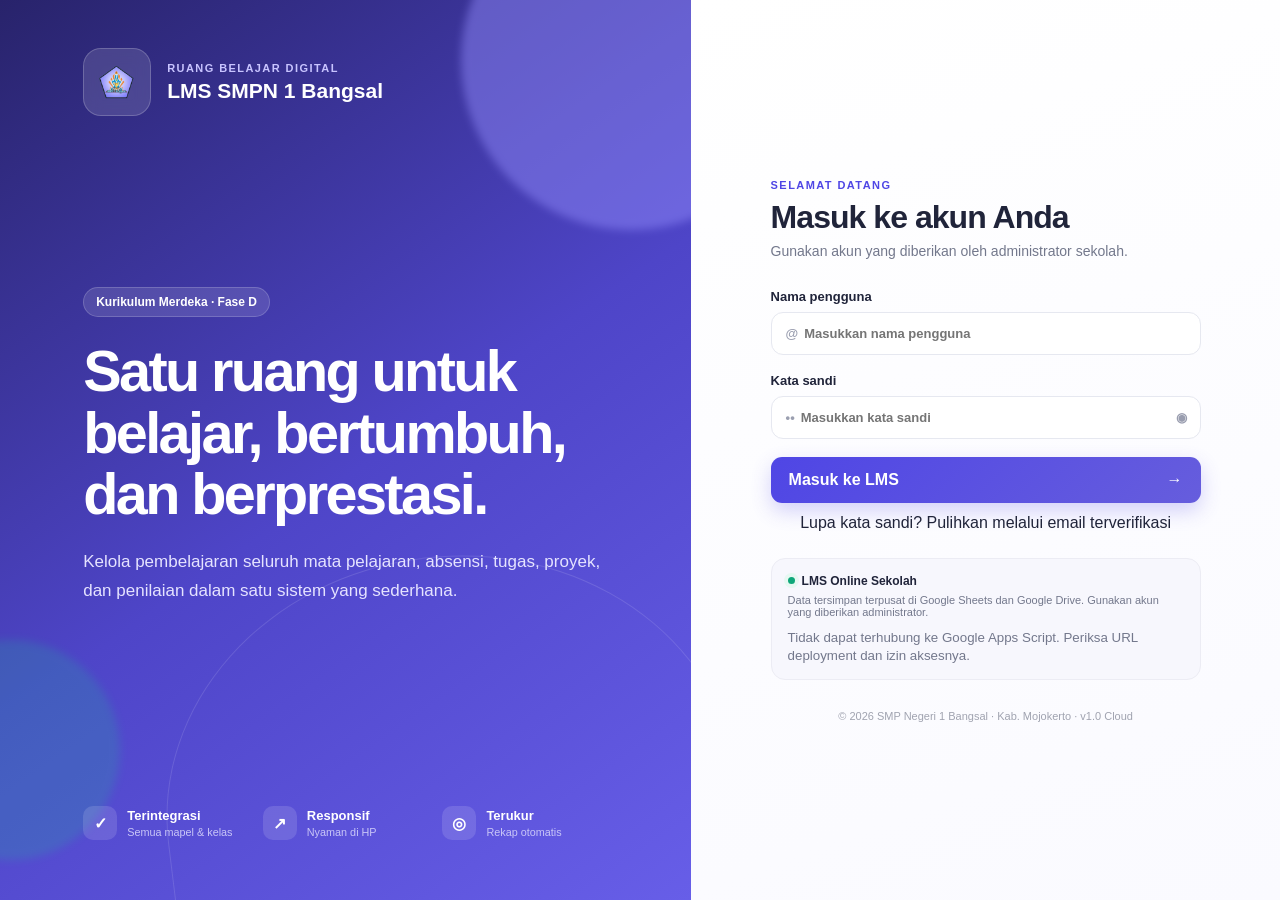
==== index.html @ fc4530b9 "Deploy LMS Edmodo v20 teacher-only attendance" ====
<!doctype html>
<html lang="id">
<head>
  <meta charset="utf-8">
  <meta name="viewport" content="width=device-width,initial-scale=1">
  <meta http-equiv="Content-Security-Policy" content="default-src 'self'; script-src 'self'; style-src 'self' 'unsafe-inline'; img-src 'self' data: blob:; connect-src https://script.google.com https://script.googleusercontent.com https://*.googleusercontent.com; worker-src 'self'; object-src 'none'; base-uri 'self'; form-action 'self'">
  <meta name="referrer" content="no-referrer">
  <meta name="theme-color" content="#4f46e5">
  <meta name="application-name" content="LMS SMPN 1 Bangsal">
  <meta name="apple-mobile-web-app-capable" content="yes">
  <meta name="apple-mobile-web-app-status-bar-style" content="default">
  <meta name="apple-mobile-web-app-title" content="LMS Bangsal">
  <title>LMS SMPN 1 Bangsal</title>
  <link rel="manifest" href="./manifest.webmanifest">
  <link rel="icon" href="./assets/icon-192.png" sizes="192x192">
  <link rel="apple-touch-icon" href="./assets/icon-192.png">
  <link rel="stylesheet" href="./styles.css?v=20.0">
  <script defer src="./config.js"></script>
  <script defer src="./vendor/xlsx.full.min.js"></script>
  <script defer src="./vendor/exceljs.min.js"></script>
  <script defer src="./app.js?v=20.0"></script>
  <script defer src="./edmodo.js?v=20.0"></script>
</head>
<body>
  <section id="loginView" class="login-view">
    <div class="login-art">
      <div class="glow glow-one"></div><div class="glow glow-two"></div>
      <div class="brand-lockup">
        <div class="brand-logo"><img src="./assets/logo-smpn1-bangsal.png" alt="Logo SMPN 1 Bangsal"></div>
        <div><span class="eyebrow light">Ruang belajar digital</span><h1>LMS SMPN 1 Bangsal</h1></div>
      </div>
      <div class="login-hero-copy">
        <span class="pill glass">Kurikulum Merdeka · Fase D</span>
        <h2>Satu ruang untuk belajar, bertumbuh, dan berprestasi.</h2>
        <p>Kelola pembelajaran seluruh mata pelajaran, absensi, tugas, proyek, dan penilaian dalam satu sistem yang sederhana.</p>
      </div>
      <div class="feature-row">
        <div><span class="feature-icon">✓</span><p><b>Terintegrasi</b><small>Semua mapel & kelas</small></p></div>
        <div><span class="feature-icon">↗</span><p><b>Responsif</b><small>Nyaman di HP</small></p></div>
        <div><span class="feature-icon">◎</span><p><b>Terukur</b><small>Rekap otomatis</small></p></div>
      </div>
    </div>
    <div class="login-panel">
      <form id="loginForm" class="login-card">
        <div class="mobile-brand"><img src="./assets/logo-smpn1-bangsal.png" alt="Logo"><b>LMS SMPN 1 Bangsal</b></div>
        <span class="eyebrow">Selamat datang</span>
        <h3>Masuk ke akun Anda</h3>
        <p class="muted">Gunakan akun yang diberikan oleh administrator sekolah.</p>
        <label>Nama pengguna
          <div class="input-wrap"><span class="input-icon">@</span><input id="loginUsername" autocomplete="username" placeholder="Masukkan nama pengguna" required></div>
        </label>
        <label>Kata sandi
          <div class="input-wrap"><span class="input-icon">••</span><input id="loginPassword" type="password" autocomplete="current-password" placeholder="Masukkan kata sandi" required><button type="button" id="togglePassword" class="icon-btn tiny" aria-label="Tampilkan kata sandi">◉</button></div>
        </label>
        <div id="loginError" class="form-error hidden"></div>
        <button class="btn btn-primary btn-block" type="submit"><span>Masuk ke LMS</span><span>→</span></button>
        <button class="login-help" type="button" data-action="forgot-password">Lupa kata sandi? Pulihkan melalui email terverifikasi</button>
        <div class="demo-box cloud-box">
          <div><span class="demo-dot"></span><b>LMS Online Sekolah</b></div>
          <p>Data tersimpan terpusat di Google Sheets dan Google Drive. Gunakan akun yang diberikan administrator.</p>
          <small id="cloudStatus" class="muted">Memeriksa koneksi layanan…</small>
        </div>
        <footer>© 2026 SMP Negeri 1 Bangsal · Kab. Mojokerto · v1.0 Cloud</footer>
      </form>
    </div>
  </section>

  <div id="appShell" class="app-shell hidden">
    <aside id="sidebar" class="sidebar">
      <div class="sidebar-brand">
        <img src="./assets/logo-smpn1-bangsal.png" alt="Logo SMPN 1 Bangsal">
        <div><b>LMS</b><span>SMPN 1 Bangsal</span></div>
        <button id="closeMenu" class="icon-btn sidebar-close" type="button" aria-label="Tutup menu">×</button>
      </div>
      <div class="school-year"><span>TA</span><div><small>Tahun Pelajaran</small><b id="sidebarYear">2026/2027</b></div></div>
      <nav id="mainNav"></nav>
      <div class="sidebar-footer">
        <button type="button" class="nav-item account-action" data-action="change-password"><span class="nav-icon">🔑</span><span>Ganti Kata Sandi</span></button>
        <div class="user-mini"><div id="miniAvatar" class="avatar">YH</div><div><b id="miniName">Pengguna</b><small id="miniRole">Guru</small></div><button id="logoutBtn" class="icon-btn" title="Keluar">↪</button></div>
      </div>
    </aside>
    <div id="sidebarOverlay" class="sidebar-overlay"></div>
    <section class="workspace">
      <header class="topbar">
        <button id="menuBtn" class="icon-btn menu-btn" type="button" aria-label="Buka menu">☰</button>
        <div class="top-title"><span id="breadcrumbs">LMS / Dasbor</span><h1 id="pageTitle">Dasbor</h1></div>
        <div class="top-actions">
          <div class="today"><span id="todayDay"></span><small id="todayDate"></small></div>
          <button id="installAppBtn" class="btn btn-sm btn-soft install-btn hidden" type="button" title="Pasang LMS di perangkat"><b>＋</b><span>Pasang Aplikasi</span></button>
          <button id="notificationBtn" class="icon-btn notification" data-page="notifications" title="Notifikasi" aria-label="Notifikasi">♢<i></i></button>
          <div id="topAvatar" class="avatar avatar-purple">YH</div>
        </div>
      </header>
      <main id="pageContent" class="page-content"><div class="page-loader"><span></span><p>Memuat LMS...</p></div></main>
    </section>
  </div>

  <div id="modal" class="modal hidden" role="dialog" aria-modal="true" aria-labelledby="modalTitle">
    <div class="modal-backdrop" data-close-modal></div>
    <section class="modal-card">
      <header><div><span id="modalEyebrow" class="eyebrow">Formulir</span><h2 id="modalTitle">Tambah Data</h2></div><button class="icon-btn" type="button" data-close-modal aria-label="Tutup dialog">×</button></header>
      <div id="modalBody" class="modal-body"></div>
    </section>
  </div>
  <div id="toastArea" class="toast-area" role="status" aria-live="polite" aria-atomic="true"></div>
</body>
</html>
---- styles.css ----
:root{
  --purple:#4f46e5;--purple-2:#6d63ea;--purple-dark:#2e2a75;--purple-soft:#eeedff;
  --green:#0fa77a;--green-soft:#e7f8f2;--orange:#f59e0b;--orange-soft:#fff5dc;
  --red:#e5484d;--red-soft:#fff0f0;--blue:#2483d5;--blue-soft:#eaf5ff;
  --ink:#20243a;--muted:#73788c;--line:#e6e8f0;--bg:#f5f6fa;--white:#fff;
  --shadow:0 12px 35px rgba(37,42,78,.09);--shadow-lg:0 24px 70px rgba(35,31,99,.19);
  --radius:16px;--radius-sm:10px;--sidebar:254px;
}
*{box-sizing:border-box}html,body{margin:0;min-height:100%;font-family:Inter,ui-sans-serif,-apple-system,BlinkMacSystemFont,"Segoe UI",sans-serif;color:var(--ink);background:var(--bg)}
button,input,select,textarea{font:inherit}button{cursor:pointer}.hidden{display:none!important}.muted{color:var(--muted)}
.eyebrow{display:block;color:var(--purple);font-size:11px;font-weight:800;letter-spacing:.13em;text-transform:uppercase}.eyebrow.light{color:#c8c4ff}.pill{display:inline-flex;align-items:center;border-radius:999px;padding:7px 12px;font-size:12px;font-weight:700}
/* Login */
.login-view{min-height:100vh;display:grid;grid-template-columns:minmax(420px,1.08fr) minmax(420px,.92fr);background:white}
.login-art{position:relative;overflow:hidden;min-height:100vh;padding:48px 6.5vw;color:white;background:linear-gradient(145deg,#28236b 0%,#4e45c8 52%,#675ee8 100%);display:flex;flex-direction:column}
.login-art:after{content:"";position:absolute;inset:auto -7% -18% 24%;height:56%;border:1px solid rgba(255,255,255,.12);border-radius:50% 50% 0 0;transform:rotate(-7deg)}
.glow{position:absolute;border-radius:50%;filter:blur(4px);opacity:.45}.glow-one{width:340px;height:340px;background:#958fff;right:-110px;top:-110px}.glow-two{width:220px;height:220px;background:#16c696;left:-100px;bottom:40px;opacity:.18}
.brand-lockup{position:relative;z-index:2;display:flex;align-items:center;gap:16px}.brand-logo{width:68px;height:68px;border-radius:18px;background:rgba(255,255,255,.13);border:1px solid rgba(255,255,255,.2);display:grid;place-items:center;backdrop-filter:blur(8px)}.brand-logo img{width:48px;height:58px;object-fit:contain}.brand-lockup h1{font-size:21px;margin:5px 0 0}
.login-hero-copy{position:relative;z-index:2;margin:auto 0;max-width:620px;padding:70px 0}.glass{background:rgba(255,255,255,.12);border:1px solid rgba(255,255,255,.18);color:white}.login-hero-copy h2{font-size:clamp(38px,4.5vw,67px);line-height:1.07;letter-spacing:-.045em;margin:24px 0 22px}.login-hero-copy p{font-size:17px;line-height:1.7;color:#e5e3ff;max-width:570px}
.feature-row{position:relative;z-index:2;display:grid;grid-template-columns:repeat(3,1fr);gap:14px}.feature-row>div{display:flex;gap:10px;align-items:center;padding:12px 0}.feature-icon{width:34px;height:34px;display:grid;place-items:center;border-radius:10px;background:rgba(255,255,255,.13);font-weight:800}.feature-row p{display:grid;margin:0;font-size:13px}.feature-row small{color:#c9c6f7;margin-top:3px}
.login-panel{display:grid;place-items:center;padding:45px;background:linear-gradient(160deg,#fff,#fafaff)}.login-card{width:min(430px,100%)}.mobile-brand{display:none}.login-card h3{font-size:32px;letter-spacing:-.03em;margin:8px 0 7px}.login-card>.muted{font-size:14px;margin:0 0 30px}.login-card label,.form-grid label{display:grid;gap:8px;font-size:13px;font-weight:700;margin-bottom:18px}.input-wrap{display:flex;align-items:center;border:1px solid var(--line);border-radius:12px;background:#fff;transition:.2s}.input-wrap:focus-within{border-color:var(--purple);box-shadow:0 0 0 4px var(--purple-soft)}.input-wrap input{flex:1;border:0;outline:0;padding:13px 6px;background:transparent;min-width:0}.input-icon{padding-left:14px;color:#9b9fb0;font-size:13px}.icon-btn{border:0;background:transparent;color:inherit;width:38px;height:38px;border-radius:10px;display:grid;place-items:center}.icon-btn:hover{background:rgba(85,86,120,.08)}.icon-btn.tiny{width:36px;height:36px;color:#999daf}
.btn{border:0;border-radius:11px;padding:11px 17px;font-weight:750;display:inline-flex;align-items:center;justify-content:center;gap:9px;transition:.18s;white-space:nowrap}.btn:hover{transform:translateY(-1px)}.btn-primary{background:linear-gradient(135deg,var(--purple),#665ddd);color:white;box-shadow:0 8px 20px rgba(79,70,229,.24)}.btn-secondary{background:#fff;color:var(--ink);border:1px solid var(--line)}.btn-soft{background:var(--purple-soft);color:var(--purple)}.btn-danger{background:var(--red-soft);color:var(--red)}.btn-sm{padding:8px 11px;font-size:12px;border-radius:8px}.btn-block{width:100%;justify-content:space-between;padding:14px 18px}.form-error{padding:10px 12px;border-radius:9px;background:var(--red-soft);color:var(--red);font-size:13px;margin:-5px 0 15px}.demo-box{background:#f7f7fd;border:1px solid #ececf4;border-radius:14px;padding:15px 16px;margin-top:24px}.demo-box>div:first-child{display:flex;align-items:center;gap:7px;font-size:12px}.demo-dot{width:7px;height:7px;border-radius:50%;background:var(--green);box-shadow:0 0 0 4px var(--green-soft)}.demo-box p{font-size:11px;color:var(--muted);margin:6px 0 10px}.demo-buttons{display:flex;gap:7px}.demo-buttons button{border:1px solid var(--line);background:white;color:#5d6174;border-radius:8px;padding:7px 10px;font-size:11px;font-weight:700}.demo-buttons button:hover{border-color:var(--purple);color:var(--purple)}.login-card footer{text-align:center;font-size:11px;color:#a0a3b0;margin-top:30px}
/* App chrome */
.app-shell{display:flex;min-height:100vh}.sidebar{position:fixed;z-index:30;inset:0 auto 0 0;width:var(--sidebar);background:#fff;border-right:1px solid var(--line);display:flex;flex-direction:column;padding:21px 14px}.sidebar-brand{display:flex;align-items:center;gap:10px;padding:0 8px 18px}.sidebar-brand img{width:44px;height:52px;object-fit:contain}.sidebar-brand>div{display:grid}.sidebar-brand b{font-size:18px;color:var(--purple-dark)}.sidebar-brand span{font-size:12px;color:var(--muted);font-weight:600}.sidebar-close{display:none;margin-left:auto}.school-year{margin:0 4px 20px;background:linear-gradient(135deg,#f0efff,#f7f7ff);border:1px solid #e8e5ff;border-radius:12px;padding:11px;display:flex;align-items:center;gap:10px}.school-year>span{width:32px;height:32px;border-radius:9px;background:white;color:var(--purple);display:grid;place-items:center;font-size:11px;font-weight:900;box-shadow:0 3px 10px rgba(79,70,229,.1)}.school-year div{display:grid}.school-year small{font-size:9px;text-transform:uppercase;letter-spacing:.07em;color:var(--muted)}.school-year b{font-size:13px;margin-top:2px}
#mainNav{display:grid;gap:4px;overflow-y:auto;padding:0 3px}.nav-label{font-size:9px;color:#a1a5b5;text-transform:uppercase;letter-spacing:.12em;font-weight:800;margin:14px 10px 5px}.nav-item{display:flex;align-items:center;gap:11px;padding:10px 11px;border:0;background:transparent;color:#686d80;border-radius:10px;text-align:left;font-size:13px;font-weight:650}.nav-item:hover{background:#f6f6fb;color:var(--ink)}.nav-item.active{background:linear-gradient(135deg,#eeedff,#f4f3ff);color:var(--purple);font-weight:800}.nav-icon{width:22px;height:22px;border-radius:7px;display:grid;place-items:center;font-size:14px}.nav-item.active .nav-icon{background:white;box-shadow:0 3px 8px rgba(79,70,229,.11)}.nav-badge{margin-left:auto;background:var(--red);color:white;font-size:9px;padding:2px 6px;border-radius:99px}.sidebar-footer{margin-top:auto;border-top:1px solid var(--line);padding-top:13px}.account-action{width:100%;margin-bottom:7px;color:var(--purple);background:var(--purple-soft)}.account-action:hover{background:#e7e5ff;color:var(--purple-dark)}.user-mini{display:flex;align-items:center;gap:9px;padding:5px}.user-mini>div:nth-child(2){display:grid;min-width:0;flex:1}.user-mini b{font-size:11px;overflow:hidden;text-overflow:ellipsis;white-space:nowrap}.user-mini small{font-size:10px;color:var(--muted);margin-top:2px}.avatar{width:36px;height:36px;flex:0 0 auto;border-radius:11px;background:var(--green-soft);color:var(--green);font-size:11px;font-weight:850;display:grid;place-items:center}.avatar-purple{background:var(--purple-soft);color:var(--purple)}
.workspace{margin-left:var(--sidebar);width:calc(100% - var(--sidebar));min-height:100vh}.topbar{height:82px;background:rgba(255,255,255,.92);backdrop-filter:blur(10px);border-bottom:1px solid var(--line);display:flex;align-items:center;padding:0 30px;position:sticky;top:0;z-index:20}.menu-btn{display:none}.top-title{display:grid}.top-title span{font-size:10px;color:#9699a8}.top-title h1{margin:2px 0 0;font-size:20px;letter-spacing:-.02em}.top-actions{margin-left:auto;display:flex;align-items:center;gap:9px}.today{display:grid;text-align:right;margin-right:8px}.today span{font-size:11px;font-weight:750}.today small{font-size:9px;color:var(--muted);margin-top:2px}.notification{position:relative;border:1px solid var(--line);font-size:19px}.notification i{position:absolute;width:6px;height:6px;background:var(--orange);border-radius:50%;right:7px;top:7px;border:1px solid white}.sidebar-overlay{display:none}
.page-content{padding:27px 30px 50px;max-width:1600px;margin:0 auto}.page-loader{min-height:55vh;display:grid;place-content:center;justify-items:center;color:var(--muted);font-size:13px}.page-loader span{width:28px;height:28px;border:3px solid #dedcf8;border-top-color:var(--purple);border-radius:50%;animation:spin .8s linear infinite}@keyframes spin{to{transform:rotate(360deg)}}
/* Page pieces */
.page-head{display:flex;align-items:flex-start;justify-content:space-between;gap:20px;margin-bottom:22px}.page-head h2{font-size:24px;letter-spacing:-.03em;margin:0 0 6px}.page-head p{font-size:13px;color:var(--muted);margin:0;line-height:1.5}.head-actions{display:flex;gap:9px;flex-wrap:wrap}
.welcome{position:relative;overflow:hidden;background:linear-gradient(130deg,#453ba8,#655ce3 66%,#766ff0);color:white;border-radius:20px;padding:25px 29px;margin-bottom:20px;box-shadow:0 16px 34px rgba(70,61,169,.17)}.welcome:before,.welcome:after{content:"";position:absolute;border-radius:50%;border:1px solid rgba(255,255,255,.16)}.welcome:before{width:260px;height:260px;right:-65px;top:-135px}.welcome:after{width:180px;height:180px;right:120px;bottom:-130px}.welcome-content{position:relative;z-index:2;display:flex;justify-content:space-between;align-items:center;gap:20px}.welcome h2{font-size:24px;margin:0 0 7px;letter-spacing:-.02em}.welcome p{color:#dedcff;margin:0;font-size:13px}.welcome-date{background:rgba(255,255,255,.13);border:1px solid rgba(255,255,255,.18);border-radius:13px;padding:11px 14px;min-width:170px;display:grid;backdrop-filter:blur(8px)}.welcome-date small{font-size:9px;color:#d8d4ff;text-transform:uppercase;letter-spacing:.1em}.welcome-date b{font-size:13px;margin-top:4px}
.stat-grid{display:grid;grid-template-columns:repeat(4,1fr);gap:15px;margin-bottom:20px}.stat-card{background:#fff;border:1px solid var(--line);border-radius:15px;padding:17px;display:flex;align-items:center;gap:13px;min-height:94px;box-shadow:0 4px 15px rgba(36,40,70,.035)}.stat-icon{width:44px;height:44px;border-radius:13px;display:grid;place-items:center;font-weight:900}.stat-icon.purple{background:var(--purple-soft);color:var(--purple)}.stat-icon.green{background:var(--green-soft);color:var(--green)}.stat-icon.orange{background:var(--orange-soft);color:var(--orange)}.stat-icon.blue{background:var(--blue-soft);color:var(--blue)}.stat-info{display:grid}.stat-info small{font-size:10px;color:var(--muted);font-weight:650}.stat-info b{font-size:23px;letter-spacing:-.04em;margin:2px 0}.stat-info span{font-size:9px;color:#9a9dac}.stat-info .up{color:var(--green)}
.dashboard-grid{display:grid;grid-template-columns:minmax(0,1.45fr) minmax(290px,.55fr);gap:18px}.panel{background:#fff;border:1px solid var(--line);border-radius:16px;box-shadow:0 4px 15px rgba(36,40,70,.03);overflow:hidden}.panel+.panel{margin-top:16px}.panel-head{display:flex;align-items:center;justify-content:space-between;padding:18px 19px 13px}.panel-head h3{font-size:14px;margin:0}.panel-head p{font-size:10px;color:var(--muted);margin:4px 0 0}.text-btn{border:0;background:transparent;color:var(--purple);font-size:11px;font-weight:800}.panel-body{padding:0 19px 18px}.activity-list{display:grid}.activity{display:grid;grid-template-columns:40px 1fr auto;align-items:center;gap:11px;padding:12px 0;border-top:1px solid #f0f1f5}.activity:first-child{border-top:0}.activity-icon{width:36px;height:36px;border-radius:10px;display:grid;place-items:center;font-size:13px;font-weight:800}.activity-info{min-width:0;display:grid}.activity-info b{font-size:11px;white-space:nowrap;overflow:hidden;text-overflow:ellipsis}.activity-info span{font-size:9px;color:var(--muted);margin-top:4px}.activity-side{text-align:right;display:grid;justify-items:end}.activity-side time{font-size:9px;color:var(--muted);margin-top:4px}.badge{display:inline-flex;align-items:center;gap:5px;padding:4px 8px;border-radius:999px;font-size:9px;font-weight:800;white-space:nowrap}.badge.purple{background:var(--purple-soft);color:var(--purple)}.badge.green{background:var(--green-soft);color:var(--green)}.badge.orange{background:var(--orange-soft);color:#c97c00}.badge.red{background:var(--red-soft);color:var(--red)}.badge.blue{background:var(--blue-soft);color:var(--blue)}.badge.gray{background:#f0f1f4;color:#777b89}
.quick-actions{display:grid;grid-template-columns:1fr 1fr;gap:9px}.quick-action{border:1px solid var(--line);background:white;border-radius:12px;padding:13px 9px;text-align:center;color:var(--ink);display:grid;justify-items:center;gap:7px;font-size:10px;font-weight:700}.quick-action:hover{border-color:#c9c6f4;background:#fafaff;color:var(--purple)}.quick-action span{width:32px;height:32px;border-radius:9px;background:var(--purple-soft);color:var(--purple);display:grid;place-items:center;font-size:16px}.progress-row{padding:9px 0}.progress-top{display:flex;justify-content:space-between;font-size:10px;margin-bottom:7px}.progress-top span:last-child{font-weight:800}.progress-bar{height:6px;background:#f0f1f5;border-radius:99px;overflow:hidden}.progress-bar i{display:block;height:100%;border-radius:99px;background:linear-gradient(90deg,var(--purple),#8179f4)}
/* tables and filters */
.toolbar{display:flex;gap:9px;align-items:center;margin-bottom:15px;flex-wrap:wrap}.search-box{position:relative;flex:1;min-width:230px}.search-box input{width:100%;border:1px solid var(--line);background:#fff;border-radius:11px;padding:10px 12px 10px 36px;outline:0;font-size:12px}.search-box:before{content:"⌕";position:absolute;left:13px;top:8px;color:#9da0ae}.filter-select{border:1px solid var(--line);background:#fff;border-radius:11px;padding:10px 31px 10px 12px;font-size:11px;color:#5f6374;outline:0}.table-panel{background:#fff;border:1px solid var(--line);border-radius:15px;overflow:hidden}.table-wrap{overflow:auto}.data-table{border-collapse:collapse;width:100%;font-size:11px;min-width:680px}.data-table th{text-align:left;padding:11px 15px;background:#fafafd;border-bottom:1px solid var(--line);color:#8a8e9e;font-size:9px;text-transform:uppercase;letter-spacing:.06em;white-space:nowrap}.data-table td{padding:12px 15px;border-bottom:1px solid #f0f1f5;vertical-align:middle}.data-table tr:last-child td{border-bottom:0}.data-table tbody tr:hover{background:#fcfcff}.person{display:flex;align-items:center;gap:10px}.person .avatar{width:31px;height:31px;border-radius:9px}.person div{display:grid}.person b{font-size:11px}.person small{font-size:9px;color:var(--muted);margin-top:2px}.gender{font-weight:800}.gender.L{color:var(--blue)}.gender.P{color:#d05796}.table-foot{padding:11px 15px;border-top:1px solid var(--line);font-size:10px;color:var(--muted);display:flex;justify-content:space-between}
.empty{padding:45px 20px;text-align:center;color:var(--muted)}.empty-icon{width:52px;height:52px;margin:0 auto 12px;border-radius:16px;background:var(--purple-soft);color:var(--purple);display:grid;place-items:center;font-size:22px}.empty h4{color:var(--ink);margin:0 0 5px}.empty p{font-size:11px;margin:0}
/* cards */
.card-grid{display:grid;grid-template-columns:repeat(3,minmax(0,1fr));gap:15px}.task-card{background:#fff;border:1px solid var(--line);border-radius:15px;padding:17px;display:grid;gap:13px;transition:.18s}.task-card:hover{transform:translateY(-2px);box-shadow:var(--shadow);border-color:#d9d7f5}.task-top{display:flex;align-items:flex-start;justify-content:space-between;gap:10px}.subject-mark{width:39px;height:39px;border-radius:11px;display:grid;place-items:center;background:var(--purple-soft);color:var(--purple);font-size:10px;font-weight:900}.task-card h3{font-size:14px;margin:0;line-height:1.4}.task-card .desc{font-size:10px;color:var(--muted);line-height:1.55;margin:0;display:-webkit-box;-webkit-line-clamp:2;-webkit-box-orient:vertical;overflow:hidden}.task-meta{display:grid;grid-template-columns:1fr 1fr;gap:8px;padding-top:10px;border-top:1px solid #f0f1f5}.task-meta div{display:grid}.task-meta small{font-size:8px;color:#9b9eac;text-transform:uppercase}.task-meta b{font-size:10px;margin-top:3px}.task-footer{display:flex;justify-content:space-between;align-items:center;gap:8px}.submission-progress{font-size:9px;color:var(--muted)}
.session-list{display:grid;gap:11px}.session-card{background:#fff;border:1px solid var(--line);border-radius:15px;padding:16px;display:grid;grid-template-columns:54px 1fr auto;gap:14px;align-items:center}.session-date{width:52px;height:56px;border-radius:12px;background:var(--purple-soft);color:var(--purple);display:grid;place-items:center;align-content:center}.session-date b{font-size:20px;line-height:1}.session-date span{font-size:9px;font-weight:800;text-transform:uppercase;margin-top:3px}.session-info h3{font-size:13px;margin:0 0 5px}.session-info p{font-size:10px;color:var(--muted);margin:0}.session-code{text-align:right;display:grid;justify-items:end}.session-code strong{font-size:18px;letter-spacing:.15em;color:var(--purple)}.session-code small{font-size:9px;color:var(--muted);margin-top:3px}.session-actions{display:flex;gap:6px;margin-top:7px}
/* forms & modal */
.modal{position:fixed;z-index:100;inset:0;display:grid;place-items:center;padding:20px}.modal-backdrop{position:absolute;inset:0;background:rgba(26,24,57,.55);backdrop-filter:blur(3px)}.modal-card{position:relative;width:min(660px,100%);max-height:91vh;background:#fff;border-radius:18px;box-shadow:var(--shadow-lg);overflow:hidden;display:flex;flex-direction:column}.modal-card>header{padding:20px 22px 15px;border-bottom:1px solid var(--line);display:flex;justify-content:space-between;align-items:flex-start}.modal-card h2{margin:4px 0 0;font-size:20px}.modal-body{padding:20px 22px 24px;overflow:auto}.form-grid{display:grid;grid-template-columns:1fr 1fr;gap:0 14px}.form-grid .full{grid-column:1/-1}.form-grid label{margin-bottom:14px}.form-control{width:100%;border:1px solid var(--line);border-radius:10px;padding:10px 11px;outline:0;background:white;font-size:12px;color:var(--ink)}.form-control:focus{border-color:var(--purple);box-shadow:0 0 0 3px var(--purple-soft)}textarea.form-control{min-height:85px;resize:vertical}.form-help{font-size:9px;color:var(--muted);margin-top:-4px}.form-actions{display:flex;justify-content:flex-end;gap:9px;margin-top:8px;padding-top:16px;border-top:1px solid var(--line)}.checkbox-grid{display:grid;grid-template-columns:1fr 1fr;gap:8px}.check-card{display:flex!important;grid-template-columns:auto 1fr!important;align-items:center;gap:8px!important;border:1px solid var(--line);border-radius:9px;padding:9px;margin:0!important;font-weight:650!important}.check-card input{accent-color:var(--purple)}.drop-zone{border:1.5px dashed #c9c7df;background:#fafaff;border-radius:14px;padding:28px;text-align:center}.drop-zone.dragging{border-color:var(--purple);background:var(--purple-soft)}.drop-zone .upload-icon{font-size:25px;color:var(--purple)}.drop-zone h4{margin:8px 0 4px;font-size:13px}.drop-zone p{margin:0;color:var(--muted);font-size:10px}.selected-file{display:flex;align-items:center;justify-content:space-between;margin-top:12px;background:white;border:1px solid var(--line);padding:10px;border-radius:9px;font-size:11px;gap:12px}.student-work{display:grid;gap:10px;margin:14px 0}.review-answer{border:1px solid var(--line);background:#fafaff;border-radius:11px;padding:12px}.review-answer b{display:block;font-size:10px;color:var(--muted);margin-bottom:6px;text-transform:uppercase;letter-spacing:.06em}.review-answer p{white-space:pre-wrap;line-height:1.55;font-size:12px;margin:0}.link-row{display:flex;flex-wrap:wrap;align-items:center;gap:8px}.link-row .muted{font-size:10px}.import-progress{margin-top:13px;border:1px solid #dcdaf8;border-radius:12px;padding:12px;background:#fafaff}.import-progress-head{display:grid;grid-template-columns:28px 1fr auto;align-items:center;gap:9px}.import-progress-icon{width:28px;height:28px;border-radius:50%;display:grid;place-items:center;background:var(--purple-soft);color:var(--purple);font-weight:900}.import-progress-head div{display:grid;gap:2px}.import-progress-head b{font-size:11px}.import-progress-head small{font-size:9px;color:var(--muted);line-height:1.45}.import-progress-head strong{font-size:10px;color:var(--purple)}.import-progress-track{height:6px;margin-top:10px;border-radius:99px;background:#e8e7f5;overflow:hidden}.import-progress-track i{display:block;height:100%;border-radius:inherit;background:var(--purple);transition:width .35s ease}.import-progress.active .import-progress-icon{animation:spin 1.1s linear infinite}.import-progress.success{border-color:#bdebdc;background:var(--green-soft)}.import-progress.success .import-progress-icon{background:#fff;color:#087858}.import-progress.success .import-progress-track i{background:var(--green)}.import-progress.success .import-progress-head strong{color:#087858}.import-progress.warning{border-color:#f4deb0;background:var(--orange-soft)}.import-progress.warning .import-progress-icon{background:#fff;color:#9a6500}.import-progress.warning .import-progress-track i{background:var(--orange)}.import-progress.warning .import-progress-head strong{color:#9a6500}.import-result{margin-top:14px;display:grid;gap:8px}.result-box{border-radius:10px;padding:11px 12px;font-size:11px;line-height:1.5}.result-box.good{background:var(--green-soft);color:#087858}.result-box.warn{background:var(--orange-soft);color:#9a6500}.credential-wrap{max-height:230px;overflow:auto;border:1px solid var(--line);border-radius:10px;margin-top:10px}.credential-table{width:100%;border-collapse:collapse;font-size:10px}.credential-table th,.credential-table td{padding:8px 10px;text-align:left;border-bottom:1px solid var(--line)}.credential-table th{position:sticky;top:0;background:#fafafd}
.attendance-sheet{margin-top:16px}.status-select{border:0;border-radius:8px;padding:7px 8px;font-size:10px;font-weight:750;outline:0}.status-select.Hadir{background:var(--green-soft);color:var(--green)}.status-select.Sakit,.status-select.Izin{background:var(--orange-soft);color:#9b6500}.status-select.Alpa{background:var(--red-soft);color:var(--red)}.status-select.Belum{background:#f1f2f5;color:#777b88}.grade-input{width:70px;border:1px solid var(--line);border-radius:8px;padding:7px;text-align:center;outline:0}.grade-input:focus{border-color:var(--purple)}.feedback-input{min-width:190px;width:100%;border:1px solid var(--line);border-radius:8px;padding:7px;outline:0}
.weight-card{background:#fff;border:1px solid var(--line);border-radius:15px;padding:17px;margin-bottom:15px}.weight-card h3{font-size:13px;margin:0 0 4px}.weight-card>p{font-size:10px;color:var(--muted);margin:0 0 14px}.weight-row{display:grid;grid-template-columns:repeat(3,1fr) auto;gap:10px;align-items:end}.weight-field label{font-size:9px;color:var(--muted);font-weight:700}.weight-field .input-percent{display:flex;align-items:center;border:1px solid var(--line);border-radius:9px;overflow:hidden;margin-top:5px}.input-percent input{width:100%;border:0;padding:8px;outline:0}.input-percent span{padding-right:9px;font-size:10px;color:var(--muted)}
.curriculum-grid{display:grid;grid-template-columns:1fr 1fr;gap:15px}.curriculum-card{background:#fff;border:1px solid var(--line);border-radius:15px;padding:18px}.curriculum-card h3{font-size:14px;margin:0 0 7px}.curriculum-card p{font-size:10px;line-height:1.6;color:var(--muted)}.dimension-list{display:flex;flex-wrap:wrap;gap:7px;margin-top:13px}.dimension-list span{font-size:9px;font-weight:700;background:#f5f5fb;padding:7px 9px;border-radius:8px;color:#606477}.phase-big{font-size:42px;font-weight:900;color:var(--purple);letter-spacing:-.05em}.phase-big small{font-size:12px;color:var(--muted);letter-spacing:0;margin-left:7px}
/* reports */
.report-filter{display:grid;grid-template-columns:minmax(220px,.7fr) minmax(480px,1.3fr);gap:24px;background:#fff;border:1px solid var(--line);border-radius:16px;padding:20px;margin-bottom:16px}.report-filter h3{font-size:15px;margin:6px 0}.report-filter p{font-size:10px;color:var(--muted);line-height:1.55;margin:0}.report-filter-fields{display:grid;grid-template-columns:1fr 1fr;gap:11px}.report-filter-fields label{display:grid;gap:6px;font-size:10px;font-weight:750}.report-filter-fields label small{font-weight:500;color:var(--muted)}.report-grid{display:grid;grid-template-columns:1fr 1fr;gap:16px}.report-card{display:grid;grid-template-columns:46px 1fr;gap:14px;background:#fff;border:1px solid var(--line);border-radius:16px;padding:19px;box-shadow:0 7px 24px rgba(37,42,78,.04)}.report-icon{width:46px;height:46px;border-radius:13px;display:grid;place-items:center;font-size:19px;font-weight:900}.report-icon.green{background:var(--green-soft);color:var(--green)}.report-icon.purple{background:var(--purple-soft);color:var(--purple)}.report-card h3{font-size:16px;margin:9px 0 6px}.report-card p{font-size:10px;line-height:1.6;color:var(--muted);margin:0}.report-card ul{font-size:10px;color:#555a70;line-height:1.8;padding-left:17px;margin:10px 0 14px}.report-card>.btn{grid-column:1/-1}.report-note{margin-top:16px;background:var(--purple-soft);color:#3d388b;border:1px solid #dedbff;border-radius:13px;padding:14px 16px}.report-note b{font-size:11px}.report-note p{font-size:10px;line-height:1.55;margin:5px 0 0}
/* toast */
.toast-area{position:fixed;z-index:150;right:20px;bottom:20px;display:grid;gap:9px}.toast{width:min(350px,calc(100vw - 40px));padding:12px 14px;border-radius:12px;background:#25263a;color:white;box-shadow:var(--shadow-lg);display:flex;align-items:flex-start;gap:10px;animation:toastIn .25s ease}.toast.success i{background:var(--green)}.toast.error i{background:var(--red)}.toast i{width:9px;height:9px;border-radius:50%;margin-top:5px;flex:0 0 auto}.toast div{display:grid}.toast b{font-size:11px}.toast span{font-size:9px;color:#d6d7df;margin-top:3px}@keyframes toastIn{from{opacity:0;transform:translateY(10px)}}
/* responsive */
@media(max-width:1120px){.stat-grid{grid-template-columns:repeat(2,1fr)}.card-grid{grid-template-columns:repeat(2,1fr)}.login-art{padding-left:5vw;padding-right:5vw}.login-hero-copy h2{font-size:48px}}
@media(max-width:860px){.login-view{display:block}.login-art{display:none}.login-panel{min-height:100vh;padding:28px}.mobile-brand{display:flex;align-items:center;gap:10px;margin-bottom:50px;color:var(--purple-dark)}.mobile-brand img{width:43px;height:52px;object-fit:contain}.sidebar{transform:translateX(-105%);transition:.25s;box-shadow:var(--shadow-lg)}.sidebar.open{transform:translateX(0)}.sidebar-close{display:grid}.sidebar-overlay{position:fixed;z-index:25;inset:0;background:rgba(23,22,46,.38)}.sidebar-overlay.show{display:block}.workspace{margin-left:0;width:100%}.menu-btn{display:grid;margin-right:7px}.topbar{padding:0 18px}.page-content{padding:22px 18px 45px}.dashboard-grid{grid-template-columns:1fr}.curriculum-grid{grid-template-columns:1fr}}
@media(max-width:900px){.report-filter{grid-template-columns:1fr}.report-grid{grid-template-columns:1fr}}
@media(max-width:620px){.topbar{height:70px}.top-title span,.today,.notification{display:none}.top-title h1{font-size:18px}.page-head{display:grid}.head-actions{width:100%}.head-actions .btn{flex:1}.welcome{padding:21px}.welcome-content{display:block}.welcome h2{font-size:20px}.welcome-date{display:none}.stat-grid{grid-template-columns:1fr 1fr;gap:9px}.stat-card{padding:13px;min-height:84px}.stat-icon{width:37px;height:37px}.stat-info b{font-size:19px}.stat-info span{display:none}.card-grid{grid-template-columns:1fr}.session-card{grid-template-columns:45px 1fr}.session-date{width:44px;height:48px}.session-code{grid-column:1/-1;justify-items:start;border-top:1px solid var(--line);padding-top:10px;width:100%}.form-grid{grid-template-columns:1fr}.form-grid .full{grid-column:auto}.modal{padding:8px}.modal-card{max-height:96vh;border-radius:14px}.weight-row{grid-template-columns:1fr 1fr}.weight-row .btn{grid-column:1/-1}.checkbox-grid{grid-template-columns:1fr}.feature-row{grid-template-columns:1fr}.page-content{padding:18px 12px 40px}.quick-actions{grid-template-columns:repeat(2,1fr)}.report-filter{padding:15px;gap:16px}.report-filter-fields{grid-template-columns:1fr}.report-card{grid-template-columns:40px 1fr;padding:15px}.report-icon{width:40px;height:40px}.install-btn span{display:none}}

/* formal school identity and learning reports */
.settings-layout{display:grid;grid-template-columns:minmax(0,1.7fr) minmax(260px,.7fr);gap:16px;margin-bottom:18px}.settings-card{padding:21px}.settings-card>p{margin:5px 0 0}.settings-summary{align-self:start}.settings-divider{display:flex;justify-content:space-between;gap:12px;align-items:end;border-top:1px solid var(--line);padding-top:14px;margin:5px 0 14px}.settings-divider b{font-size:12px}.settings-divider span{font-size:9px;color:var(--muted);text-align:right}.identity-status{display:grid;gap:8px;border-top:1px solid var(--line);margin-top:18px;padding-top:15px}.identity-status>b{font-size:11px;margin-bottom:2px}.identity-status span{display:grid;grid-template-columns:9px 1fr auto;align-items:center;gap:7px;font-size:10px}.identity-status i{width:8px;height:8px;border-radius:50%}.identity-status i.complete{background:var(--green)}.identity-status i.pending{background:var(--orange)}.identity-status em{font-style:normal;color:var(--muted);font-size:9px}.table-subline{display:block;color:var(--muted);font-size:9px;margin-top:5px}
.formal-report-hero{position:relative;overflow:hidden;display:grid;grid-template-columns:64px minmax(0,1fr) auto;align-items:center;gap:18px;margin-bottom:22px;padding:22px;border-radius:18px;color:#fff;background:linear-gradient(135deg,#25216a,#4f46e5 67%,#655deb);box-shadow:0 13px 30px rgba(58,52,166,.18)}.formal-report-hero:after{content:"";position:absolute;right:-45px;bottom:-75px;width:190px;height:190px;border:28px solid rgba(255,255,255,.06);border-radius:50%}.formal-hero-icon{width:64px;height:64px;border-radius:17px;display:grid;place-items:center;background:rgba(255,255,255,.14);border:1px solid rgba(255,255,255,.2);font-size:29px}.formal-hero-copy,.formal-hero-actions{position:relative;z-index:1}.formal-hero-copy .eyebrow{color:#c9c6ff}.formal-hero-copy h3{font-size:20px;margin:5px 0}.formal-hero-copy p{font-size:10px;line-height:1.55;color:#e7e5ff;margin:0;max-width:690px}.formal-features{display:flex;flex-wrap:wrap;gap:7px 15px;margin-top:11px}.formal-features span{font-size:9px;font-weight:700;color:#fff}.formal-hero-actions{display:grid;justify-items:stretch;gap:8px;min-width:190px}.formal-hero-actions .btn{background:#fff;color:#39338c}.formal-hero-actions .text-btn{color:#fff}.identity-pill{border-radius:999px;padding:7px 10px;text-align:center;font-size:9px;font-weight:750}.identity-pill.ready{background:rgba(21,190,139,.2);color:#d8fff2}.identity-pill.warning{background:rgba(245,158,11,.22);color:#fff0c9}.section-heading{display:flex;justify-content:space-between;align-items:end;margin:5px 0 12px}.section-heading h3{font-size:16px;margin:4px 0}.section-heading p{font-size:10px;color:var(--muted);margin:0}
.formal-modal-intro{display:flex;align-items:center;gap:11px;margin:-3px 0 17px;padding:12px 13px;border:1px solid #dddafe;border-radius:12px;background:var(--purple-soft);color:#3b3784}.formal-modal-intro>div{width:36px;height:36px;display:grid;place-items:center;border-radius:10px;background:#fff;font-size:18px}.formal-modal-intro p{display:grid;margin:0;font-size:11px}.formal-modal-intro span{font-size:9px;color:#6e6a97;margin-top:3px}.check-line{display:flex!important;grid-template-columns:none!important;flex-direction:row;align-items:center;gap:10px!important;border:1px solid var(--line);border-radius:10px;padding:9px 10px;margin-bottom:14px!important}.check-line input{width:17px;height:17px;accent-color:var(--purple);flex:0 0 auto}.check-line span{display:grid}.check-line b{font-size:10px}.check-line small{font-size:8px;color:var(--muted);font-weight:500;margin-top:2px}.teacher-resolution{display:flex;align-items:center;gap:10px;border-radius:11px;padding:10px 12px;margin-bottom:10px}.teacher-resolution>span{width:25px;height:25px;border-radius:50%;display:grid;place-items:center;font-weight:900}.teacher-resolution>div{display:grid}.teacher-resolution b{font-size:10px}.teacher-resolution small{font-size:9px;margin-top:2px}.teacher-resolution.ready{background:var(--green-soft);color:#087858}.teacher-resolution.ready>span{background:#fff}.teacher-resolution.warning{background:var(--orange-soft);color:#925e00}.teacher-resolution.warning>span{background:#fff}.report-output-choice{display:flex;justify-content:flex-end;gap:9px;border-top:1px solid var(--line);padding-top:15px}.report-output-choice .btn{min-width:170px}
@media(max-width:1000px){.settings-layout{grid-template-columns:1fr}.formal-report-hero{grid-template-columns:55px 1fr}.formal-hero-icon{width:55px;height:55px}.formal-hero-actions{grid-column:1/-1;display:flex;align-items:center}.formal-hero-actions .identity-pill{margin-right:auto}}
@media(max-width:620px){.settings-divider{display:grid}.settings-divider span{text-align:left}.formal-report-hero{grid-template-columns:1fr;padding:18px}.formal-hero-icon{width:48px;height:48px}.formal-hero-actions{display:grid}.formal-hero-actions .identity-pill{margin:0}.formal-features{display:grid;grid-template-columns:1fr 1fr}.report-output-choice{display:grid}.report-output-choice .btn{width:100%;min-width:0}.check-line{grid-column:auto!important}}

/* Learning workspace v20 */
.nav-badge{margin-left:auto;min-width:19px;height:19px;padding:0 5px;border-radius:12px;display:inline-flex;align-items:center;justify-content:center;background:#ef4444;color:#fff;font-size:9px;font-weight:800}.notification.has-unread i{display:block;background:#ef4444;box-shadow:0 0 0 3px #fee2e2}.login-help{display:block;width:100%;border:0;background:transparent;color:var(--primary);font:700 11px inherit;text-align:center;padding:11px 4px 2px;cursor:pointer}.login-help:hover{text-decoration:underline}.learning-toolbar{display:flex;gap:10px;align-items:center;flex-wrap:wrap;margin-bottom:16px}.learning-toolbar .filter-select{min-width:270px}.timeline-layout{display:grid;grid-template-columns:minmax(0,1fr) 260px;gap:18px;align-items:start}.timeline-stream{display:grid;gap:15px}.timeline-guide{display:grid;gap:15px;position:sticky;top:80px}.timeline-guide h3{font-family:var(--heading);font-size:17px;margin:6px 0 8px}.timeline-guide p{font-size:11px;line-height:1.65;color:var(--muted);margin:0}.legend-list{display:grid;gap:10px;font-size:11px}.legend-list span{display:flex;align-items:center;gap:9px}.legend-list i{width:9px;height:9px;border-radius:50%}.legend-list i.purple{background:var(--primary)}.legend-list i.orange{background:#f59e0b}.legend-list i.green{background:#10b981}.timeline-post{background:#fff;border:1px solid var(--border);border-radius:14px;box-shadow:var(--shadow-sm);overflow:hidden}.timeline-post.pinned{border-color:#c4b5fd;box-shadow:0 8px 24px rgba(79,70,229,.1)}.timeline-post>header{display:flex;align-items:center;gap:10px;padding:15px 17px 10px}.timeline-post>header>div:nth-child(2){display:grid;min-width:0}.timeline-post>header b{font-size:12px}.timeline-post>header span:not(.badge){font-size:9px;color:var(--muted);margin-top:2px}.avatar-purple{background:#ede9fe!important;color:#6d28d9!important}.post-flags{margin-left:auto;display:flex!important;flex-direction:row!important;flex-wrap:wrap;justify-content:flex-end;gap:5px}.post-copy{padding:7px 17px 11px}.post-copy h3{font-family:var(--heading);font-size:17px;margin:0 0 6px}.post-copy p{white-space:pre-wrap;font-size:12px;line-height:1.7;color:#374151;margin:0}.post-attachment{margin:0 17px 12px;width:calc(100% - 34px);border:1px solid #ddd6fe;background:#faf5ff;border-radius:10px;display:flex;align-items:center;gap:10px;padding:10px 12px;text-align:left;cursor:pointer;color:inherit}.post-attachment span{font-size:20px}.post-attachment div{display:grid;min-width:0}.post-attachment b{font-size:11px;overflow:hidden;text-overflow:ellipsis}.post-attachment small{font-size:9px;color:var(--muted)}.post-attachment em{font-style:normal;color:var(--primary);font-size:10px;font-weight:800;margin-left:auto}.post-actions{display:flex;gap:8px;align-items:center;padding:0 17px 12px}.post-tools{display:flex;gap:10px;margin-left:auto;flex-wrap:wrap}.text-btn{border:0;background:none;padding:3px;color:var(--primary);font-size:9px;font-weight:800;cursor:pointer}.text-btn:disabled{color:#9ca3af;cursor:not-allowed}.danger-text{color:#dc2626}.comment-section{border-top:1px solid var(--border);background:#fafafa;padding:10px 17px;display:grid;gap:9px}.timeline-comment{display:grid;grid-template-columns:28px 1fr auto;gap:8px;align-items:start}.timeline-comment .avatar,.comment-form .avatar{width:28px;height:28px;font-size:9px}.timeline-comment>div:nth-child(2){background:#fff;border:1px solid var(--border);padding:7px 10px;border-radius:3px 10px 10px 10px}.timeline-comment b{font-size:10px}.timeline-comment p{font-size:10px;margin:2px 0;white-space:pre-wrap}.timeline-comment small{font-size:8px;color:var(--muted)}.comment-tools{display:flex;gap:4px}.comment-tools button{border:0;background:none;color:var(--muted);font-size:8px;cursor:pointer}.comment-tools button:last-child{color:#dc2626}.comment-form{display:grid;grid-template-columns:28px 1fr auto;gap:8px;align-items:center}.comment-form .form-control{height:34px}.comments-closed{text-align:center;font-size:9px;color:var(--muted);padding:5px}.modal-context{background:#f5f3ff;border-radius:9px;padding:10px 12px;margin-bottom:14px;display:grid}.modal-context span{font-size:9px;color:var(--muted)}.option-grid{display:grid;grid-template-columns:repeat(3,1fr);gap:8px}.check-line{display:flex!important;flex-direction:row!important;align-items:flex-start;gap:8px;border:1px solid var(--border);border-radius:9px;padding:10px}.check-line input{margin-top:2px}.check-line span{display:grid}.check-line b{font-size:10px}.check-line small{font-size:8px;line-height:1.5;color:var(--muted)}
.notification-list{display:grid;gap:8px}.notification-row{display:grid;grid-template-columns:38px 1fr auto;gap:12px;align-items:center;background:#fff;border:1px solid var(--border);border-radius:11px;padding:12px 14px}.notification-row.unread{background:#f5f3ff;border-color:#c4b5fd}.notification-kind{width:34px;height:34px;border-radius:50%;display:grid;place-items:center;background:#ede9fe;color:var(--primary);font-weight:900}.notification-row>div:nth-child(2){display:grid;gap:2px}.notification-row b{font-size:11px}.notification-row p{margin:0;color:#4b5563;font-size:10px}.notification-row span{font-size:8px;color:var(--muted)}
.module-grid{display:grid;gap:14px}.module-card{background:#fff;border:1px solid var(--border);border-radius:13px;box-shadow:var(--shadow-sm);overflow:hidden}.module-card>header{padding:15px 17px;display:flex;justify-content:space-between;gap:15px;border-bottom:1px solid var(--border)}.module-card>header h3{font-family:var(--heading);font-size:17px;margin:4px 0}.module-card>header p{font-size:10px;color:var(--muted);margin:0}.material-list{display:grid}.material-row{display:grid;grid-template-columns:34px 1fr auto;gap:10px;align-items:center;padding:12px 17px;border-bottom:1px solid #f1f5f9}.material-icon{width:30px;height:30px;border-radius:8px;display:grid;place-items:center;background:#f5f3ff;color:var(--primary);font-weight:900}.material-row>div:nth-child(2){display:grid;gap:2px}.material-row b{font-size:11px}.material-row p{font-size:10px;white-space:pre-wrap;color:#4b5563;margin:0}.material-row small{font-size:8px;color:var(--muted)}.material-row>div:last-child{display:flex;gap:5px}.module-card>footer{display:flex;justify-content:flex-end;gap:7px;background:#fafafa;padding:10px 17px}
.quiz-grid{display:grid;grid-template-columns:repeat(2,minmax(0,1fr));gap:14px}.quiz-card{background:#fff;border:1px solid var(--border);border-radius:13px;box-shadow:var(--shadow-sm);padding:15px;display:grid;gap:11px}.quiz-card>header{display:grid;grid-template-columns:38px 1fr auto;gap:10px;align-items:center}.quiz-mark{width:36px;height:36px;border-radius:10px;background:#ede9fe;color:#6d28d9;display:grid;place-items:center;font-family:var(--heading);font-size:20px;font-weight:900}.quiz-card h3{font-family:var(--heading);font-size:16px;margin:3px 0}.quiz-card>p{font-size:10px;line-height:1.6;color:#4b5563;margin:0}.quiz-stats{display:grid;grid-template-columns:repeat(3,1fr);background:#f8fafc;border-radius:9px}.quiz-stats span{display:grid;text-align:center;padding:8px;border-right:1px solid var(--border);font-size:8px;color:var(--muted)}.quiz-stats span:last-child{border:0}.quiz-stats b{font-size:13px;color:#111827}.quiz-schedule{display:flex;justify-content:space-between;gap:7px;color:var(--muted);font-size:8px}.quiz-card footer{display:flex;gap:6px;flex-wrap:wrap;border-top:1px solid var(--border);padding-top:10px}.result-box.compact{padding:8px;font-size:9px;margin:0}.question-manager-head{display:flex;justify-content:space-between;gap:10px;align-items:center;margin-bottom:12px}.question-manager-head>div{display:flex;gap:7px;align-items:center}.question-manager{display:grid;gap:8px;max-height:56vh;overflow:auto}.question-manager>article{display:grid;grid-template-columns:28px 1fr auto auto;gap:8px;align-items:center;border:1px solid var(--border);border-radius:9px;padding:9px}.question-manager>article>span{width:25px;height:25px;display:grid;place-items:center;border-radius:7px;background:#ede9fe;color:var(--primary);font-size:10px;font-weight:800}.question-manager article>div{display:grid}.question-manager article b{font-size:10px}.question-manager article small{font-size:8px;color:var(--muted);margin-top:3px}.bank-list{display:grid;gap:9px}.bank-row{display:grid;grid-template-columns:38px 1fr auto auto;gap:10px;align-items:center;background:#fff;border:1px solid var(--border);border-radius:11px;padding:11px 13px}.bank-row b{font-size:11px}.bank-row p{font-size:9px;color:var(--muted);margin:3px 0 0}
.modal-card:has(.attempt-questions),.modal-card:has(.review-question-list),.modal-card:has(.result-question-list){width:min(880px,calc(100vw - 28px))}.attempt-top{position:sticky;top:-20px;z-index:3;margin:-20px -22px 15px;padding:12px 22px;background:#312e81;color:#fff;display:flex;justify-content:space-between;gap:12px;align-items:center}.attempt-top>div:first-child{display:grid}.attempt-top span,.attempt-top div:last-child{font-size:9px;opacity:.8}.attempt-top b{font-size:14px}.attempt-instructions{font-size:10px;line-height:1.6;color:var(--muted)}.attempt-questions{display:grid;gap:12px}.attempt-question{border:1px solid var(--border);border-radius:11px;padding:14px}.attempt-question header{display:flex;justify-content:space-between;color:var(--primary);font-size:9px;text-transform:uppercase;letter-spacing:.05em}.attempt-question>p{font-size:13px;line-height:1.6;font-weight:600;white-space:pre-wrap}.quiz-options{display:grid;gap:7px}.quiz-options label{display:flex;align-items:center;gap:9px;padding:9px 11px;border:1px solid var(--border);border-radius:8px;cursor:pointer;font-size:11px}.quiz-options label:has(input:checked){border-color:#8b5cf6;background:#f5f3ff}.attempt-submit{display:flex;justify-content:flex-end;align-items:center;gap:8px;position:sticky;bottom:-20px;background:#fff;padding:12px 0 2px;margin-top:13px;border-top:1px solid var(--border)}.attempt-submit>span{margin-right:auto;font-size:8px;color:var(--muted)}.result-hero{background:linear-gradient(135deg,#312e81,#7c3aed);color:#fff;border-radius:13px;padding:20px;text-align:center;display:grid}.result-hero>span{font-size:10px;opacity:.8}.result-hero>b{font-family:var(--heading);font-size:38px}.result-hero b small{font-size:16px}.result-hero p{font-size:10px}.result-question-list,.review-question-list{display:grid;gap:9px;margin-top:12px;max-height:55vh;overflow:auto}.result-question-list article,.review-question-list article{border:1px solid var(--border);border-radius:9px;padding:11px;display:grid;gap:7px}.result-question-list header,.review-question-list header{display:flex;justify-content:space-between;gap:10px;font-size:10px}.result-question-list p,.review-question-list p{font-size:10px;margin:0}.result-question-list small{font-size:8px;color:var(--muted);display:block}.review-answer{background:#f8fafc;padding:9px;border-radius:7px}.review-answer b{font-size:8px;color:var(--muted);text-transform:uppercase}.essay-grade{display:grid;grid-template-columns:130px 1fr;gap:8px}.essay-grade label{display:grid;gap:4px;font-size:9px}.compact-stats{grid-template-columns:repeat(2,1fr);margin-bottom:12px}
.profile-layout{display:grid;grid-template-columns:290px 1fr;gap:15px;align-items:start}.profile-layout>div{display:grid;gap:15px}.profile-card{background:#fff;border:1px solid var(--border);border-radius:14px;padding:22px;text-align:center;box-shadow:var(--shadow-sm)}.profile-avatar{width:72px;height:72px;margin:0 auto 10px;border-radius:50%;display:grid;place-items:center;background:linear-gradient(135deg,#4f46e5,#8b5cf6);color:#fff;font-size:22px;font-weight:900}.profile-card h3{font-family:var(--heading);font-size:19px;margin:5px}.profile-card>p{font-size:10px;color:var(--muted)}.profile-card dl{display:grid;text-align:left;margin-top:18px}.profile-card dl div{display:flex;justify-content:space-between;gap:10px;border-top:1px solid var(--border);padding:9px 0}.profile-card dt{font-size:9px;color:var(--muted)}.profile-card dd{font-size:10px;font-weight:700;margin:0}.identity-note{background:#f8fafc;border-radius:8px;padding:9px;line-height:1.5}.email-state{display:flex;align-items:center;gap:12px}.email-state>span{width:42px;height:42px;border-radius:10px;background:#ede9fe;color:var(--primary);display:grid;place-items:center;font-size:17px}.email-state>div{display:grid}.email-state b{font-size:12px}.email-state p{font-size:9px;color:var(--muted);margin:3px 0}.verification-code{font-size:24px!important;letter-spacing:.35em;text-align:center;font-weight:800}.person{display:flex;align-items:center;gap:8px}.person>div:last-child{display:grid}.person small,.table-subline{display:block;font-size:8px;color:var(--muted);margin-top:2px}.recovery-steps{display:grid;grid-template-columns:1fr 1fr;gap:4px;margin-bottom:14px}.recovery-steps span{background:#f1f5f9;color:var(--muted);padding:8px;text-align:center;border-radius:7px;font-size:9px;font-weight:700}.recovery-steps span.active{background:#ede9fe;color:var(--primary)}.form-help{font-size:9px;line-height:1.6;color:var(--muted)}
@media(max-width:1000px){.timeline-layout{grid-template-columns:1fr}.timeline-guide{display:none}.quiz-grid{grid-template-columns:1fr}.profile-layout{grid-template-columns:1fr}.profile-card{display:grid;grid-template-columns:80px 1fr;text-align:left}.profile-avatar{grid-row:1/4}.profile-card dl,.profile-card .identity-note{grid-column:1/-1}.option-grid{grid-template-columns:1fr}}
@media(max-width:640px){.timeline-post>header{align-items:flex-start;flex-wrap:wrap}.post-flags{width:100%;margin-left:38px;justify-content:flex-start}.post-actions{align-items:flex-start;flex-direction:column}.post-tools{margin-left:0}.comment-form{grid-template-columns:1fr auto}.comment-form .avatar{display:none}.notification-row{grid-template-columns:34px 1fr}.notification-row>.btn{grid-column:2}.material-row{grid-template-columns:32px 1fr}.material-row>div:last-child{grid-column:2}.quiz-card>header{grid-template-columns:36px 1fr}.quiz-card>header>.badge{grid-column:2}.quiz-schedule{display:grid}.question-manager-head{align-items:flex-start;flex-direction:column}.question-manager>article{grid-template-columns:28px 1fr}.question-manager>article button{grid-column:auto}.bank-row{grid-template-columns:36px 1fr}.bank-row button{grid-column:auto}.attempt-top{align-items:flex-start;flex-direction:column}.attempt-submit{flex-wrap:wrap}.attempt-submit>span{width:100%}.essay-grade{grid-template-columns:1fr}.profile-card{display:block;text-align:center}.profile-card dl{text-align:left}.learning-toolbar .filter-select{width:100%;min-width:0}.modal-card:has(.attempt-questions){width:calc(100vw - 12px)} }

/* Keyboard, motion, and small-screen accessibility refinements. */
:where(button,a,input,select,textarea,[tabindex]):focus-visible{outline:3px solid #f59e0b;outline-offset:2px}
.icon-btn,.text-btn,.comment-tools button{min-width:32px;min-height:32px}.text-btn{font-size:11px}.comment-tools button{font-size:10px}
.timeline-comment small,.notification-row span,.material-row small,.quiz-stats span,.quiz-schedule,.question-manager article small,.result-question-list small,.review-answer b,.person small,.table-subline{font-size:10px}
.form-help,.check-line small,.attempt-submit>span{font-size:10px}.quiz-card>p,.attempt-instructions,.result-question-list p,.review-question-list p{font-size:11px}
@media(prefers-reduced-motion:reduce){*,*::before,*::after{scroll-behavior:auto!important;animation-duration:.01ms!important;animation-iteration-count:1!important;transition-duration:.01ms!important}}
@media(max-width:640px){.btn{min-height:40px}.icon-btn{min-width:40px;min-height:40px}.form-control{font-size:14px;min-height:42px}.quiz-options label{min-height:42px;font-size:13px}.post-copy p,.timeline-comment p,.notification-row p,.material-row p{font-size:12px}}
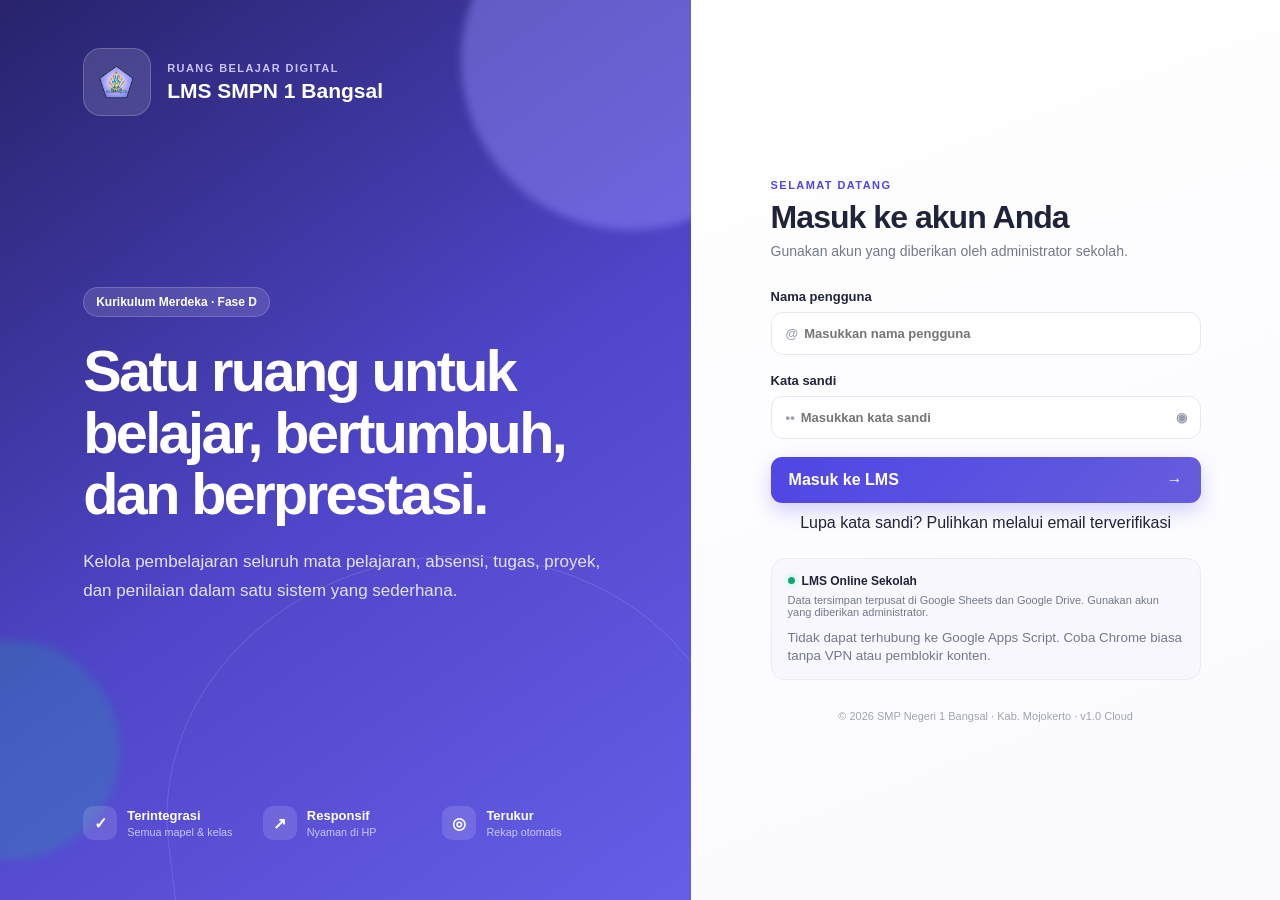
==== commit 62cd78f8: "Hotfix login v20.2 - retry respons Google" ====
--- a/index.html
+++ b/index.html
@@ -14,12 +14,12 @@
   <link rel="manifest" href="./manifest.webmanifest">
   <link rel="icon" href="./assets/icon-192.png" sizes="192x192">
   <link rel="apple-touch-icon" href="./assets/icon-192.png">
-  <link rel="stylesheet" href="./styles.css?v=20.0">
+  <link rel="stylesheet" href="./styles.css?v=20.2">
   <script defer src="./config.js"></script>
   <script defer src="./vendor/xlsx.full.min.js"></script>
   <script defer src="./vendor/exceljs.min.js"></script>
-  <script defer src="./app.js?v=20.0"></script>
-  <script defer src="./edmodo.js?v=20.0"></script>
+  <script defer src="./app.js?v=20.2"></script>
+  <script defer src="./edmodo.js?v=20.2"></script>
 </head>
 <body>
   <section id="loginView" class="login-view">
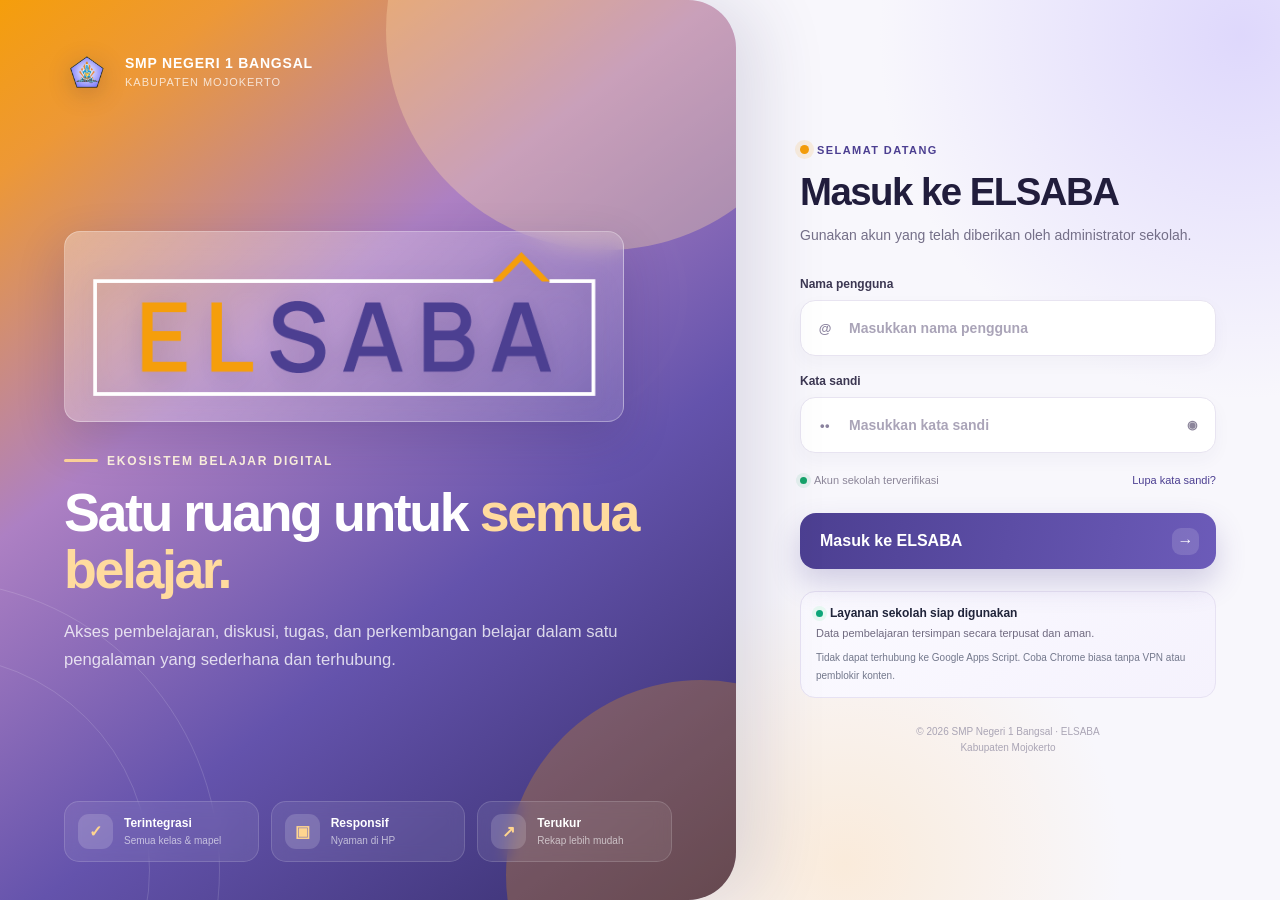
==== commit 2d053591: "Pasang tampilan ELSABA v20.7" ====
--- a/index.html
+++ b/index.html
@@ -5,62 +5,68 @@
   <meta name="viewport" content="width=device-width,initial-scale=1">
   <meta http-equiv="Content-Security-Policy" content="default-src 'self'; script-src 'self'; style-src 'self' 'unsafe-inline'; img-src 'self' data: blob:; connect-src https://script.google.com https://script.googleusercontent.com https://*.googleusercontent.com; worker-src 'self'; object-src 'none'; base-uri 'self'; form-action 'self'">
   <meta name="referrer" content="no-referrer">
-  <meta name="theme-color" content="#4f46e5">
+  <meta name="theme-color" content="#4c3f91">
   <meta name="application-name" content="LMS SMPN 1 Bangsal">
   <meta name="apple-mobile-web-app-capable" content="yes">
   <meta name="apple-mobile-web-app-status-bar-style" content="default">
   <meta name="apple-mobile-web-app-title" content="LMS Bangsal">
-  <title>LMS SMPN 1 Bangsal</title>
+  <title>ELSABA | LMS SMPN 1 Bangsal</title>
   <link rel="manifest" href="./manifest.webmanifest">
   <link rel="icon" href="./assets/icon-192.png" sizes="192x192">
   <link rel="apple-touch-icon" href="./assets/icon-192.png">
-  <link rel="stylesheet" href="./styles.css?v=20.2">
+  <link rel="stylesheet" href="./styles.css?v=20.7">
   <script defer src="./config.js"></script>
   <script defer src="./vendor/xlsx.full.min.js"></script>
   <script defer src="./vendor/exceljs.min.js"></script>
-  <script defer src="./app.js?v=20.2"></script>
-  <script defer src="./edmodo.js?v=20.2"></script>
+  <script defer src="./app.js?v=20.7"></script>
+  <script defer src="./edmodo.js?v=20.7"></script>
 </head>
 <body>
   <section id="loginView" class="login-view">
     <div class="login-art">
-      <div class="glow glow-one"></div><div class="glow glow-two"></div>
+      <div class="glow glow-one" aria-hidden="true"></div>
+      <div class="glow glow-two" aria-hidden="true"></div>
+      <div class="login-rings" aria-hidden="true"><i></i><i></i><i></i></div>
       <div class="brand-lockup">
-        <div class="brand-logo"><img src="./assets/logo-smpn1-bangsal.png" alt="Logo SMPN 1 Bangsal"></div>
-        <div><span class="eyebrow light">Ruang belajar digital</span><h1>LMS SMPN 1 Bangsal</h1></div>
+        <div class="brand-logo"><img src="./assets/logo-smpn1-bangsal.png" alt="Logo SMP Negeri 1 Bangsal"></div>
+        <div class="school-lockup"><b>SMP Negeri 1 Bangsal</b><span>Kabupaten Mojokerto</span></div>
       </div>
       <div class="login-hero-copy">
-        <span class="pill glass">Kurikulum Merdeka · Fase D</span>
-        <h2>Satu ruang untuk belajar, bertumbuh, dan berprestasi.</h2>
-        <p>Kelola pembelajaran seluruh mata pelajaran, absensi, tugas, proyek, dan penilaian dalam satu sistem yang sederhana.</p>
+        <div class="elsaba-wordmark-shell"><img src="./assets/logo-elsaba.png" alt="ELSABA"></div>
+        <span class="hero-kicker"><i></i> Ekosistem belajar digital</span>
+        <h2>Satu ruang untuk <em>semua belajar.</em></h2>
+        <p>Akses pembelajaran, diskusi, tugas, dan perkembangan belajar dalam satu pengalaman yang sederhana dan terhubung.</p>
       </div>
       <div class="feature-row">
-        <div><span class="feature-icon">✓</span><p><b>Terintegrasi</b><small>Semua mapel & kelas</small></p></div>
-        <div><span class="feature-icon">↗</span><p><b>Responsif</b><small>Nyaman di HP</small></p></div>
-        <div><span class="feature-icon">◎</span><p><b>Terukur</b><small>Rekap otomatis</small></p></div>
+        <div><span class="feature-icon">✓</span><p><b>Terintegrasi</b><small>Semua kelas &amp; mapel</small></p></div>
+        <div><span class="feature-icon">▣</span><p><b>Responsif</b><small>Nyaman di HP</small></p></div>
+        <div><span class="feature-icon">↗</span><p><b>Terukur</b><small>Rekap lebih mudah</small></p></div>
       </div>
     </div>
     <div class="login-panel">
       <form id="loginForm" class="login-card">
-        <div class="mobile-brand"><img src="./assets/logo-smpn1-bangsal.png" alt="Logo"><b>LMS SMPN 1 Bangsal</b></div>
-        <span class="eyebrow">Selamat datang</span>
-        <h3>Masuk ke akun Anda</h3>
-        <p class="muted">Gunakan akun yang diberikan oleh administrator sekolah.</p>
+        <div class="mobile-brand">
+          <img src="./assets/logo-smpn1-bangsal.png" alt="Logo SMP Negeri 1 Bangsal">
+          <div><b>SMP NEGERI 1 BANGSAL</b><small>Layanan pembelajaran digital</small></div>
+        </div>
+        <span class="eyebrow login-welcome"><i></i> Selamat datang</span>
+        <h3>Masuk ke ELSABA</h3>
+        <p class="muted">Gunakan akun yang telah diberikan oleh administrator sekolah.</p>
         <label>Nama pengguna
           <div class="input-wrap"><span class="input-icon">@</span><input id="loginUsername" autocomplete="username" placeholder="Masukkan nama pengguna" required></div>
         </label>
         <label>Kata sandi
-          <div class="input-wrap"><span class="input-icon">••</span><input id="loginPassword" type="password" autocomplete="current-password" placeholder="Masukkan kata sandi" required><button type="button" id="togglePassword" class="icon-btn tiny" aria-label="Tampilkan kata sandi">◉</button></div>
+          <div class="input-wrap"><span class="input-icon password-mark">••</span><input id="loginPassword" type="password" autocomplete="current-password" placeholder="Masukkan kata sandi" required><button type="button" id="togglePassword" class="icon-btn tiny" aria-label="Tampilkan kata sandi">◉</button></div>
         </label>
+        <div class="login-meta"><span>Akun sekolah terverifikasi</span><button class="login-help" type="button" data-action="forgot-password">Lupa kata sandi?</button></div>
         <div id="loginError" class="form-error hidden"></div>
-        <button class="btn btn-primary btn-block" type="submit"><span>Masuk ke LMS</span><span>→</span></button>
-        <button class="login-help" type="button" data-action="forgot-password">Lupa kata sandi? Pulihkan melalui email terverifikasi</button>
+        <button class="btn btn-primary btn-block" type="submit"><span>Masuk ke ELSABA</span><span class="login-arrow">→</span></button>
         <div class="demo-box cloud-box">
-          <div><span class="demo-dot"></span><b>LMS Online Sekolah</b></div>
-          <p>Data tersimpan terpusat di Google Sheets dan Google Drive. Gunakan akun yang diberikan administrator.</p>
+          <div><span class="demo-dot"></span><b>Layanan sekolah siap digunakan</b></div>
+          <p>Data pembelajaran tersimpan secara terpusat dan aman.</p>
           <small id="cloudStatus" class="muted">Memeriksa koneksi layanan…</small>
         </div>
-        <footer>© 2026 SMP Negeri 1 Bangsal · Kab. Mojokerto · v1.0 Cloud</footer>
+        <footer>© 2026 SMP Negeri 1 Bangsal · ELSABA<br>Kabupaten Mojokerto</footer>
       </form>
     </div>
   </section>
--- a/styles.css
+++ b/styles.css
@@ -18,7 +18,7 @@
 .login-hero-copy{position:relative;z-index:2;margin:auto 0;max-width:620px;padding:70px 0}.glass{background:rgba(255,255,255,.12);border:1px solid rgba(255,255,255,.18);color:white}.login-hero-copy h2{font-size:clamp(38px,4.5vw,67px);line-height:1.07;letter-spacing:-.045em;margin:24px 0 22px}.login-hero-copy p{font-size:17px;line-height:1.7;color:#e5e3ff;max-width:570px}
 .feature-row{position:relative;z-index:2;display:grid;grid-template-columns:repeat(3,1fr);gap:14px}.feature-row>div{display:flex;gap:10px;align-items:center;padding:12px 0}.feature-icon{width:34px;height:34px;display:grid;place-items:center;border-radius:10px;background:rgba(255,255,255,.13);font-weight:800}.feature-row p{display:grid;margin:0;font-size:13px}.feature-row small{color:#c9c6f7;margin-top:3px}
 .login-panel{display:grid;place-items:center;padding:45px;background:linear-gradient(160deg,#fff,#fafaff)}.login-card{width:min(430px,100%)}.mobile-brand{display:none}.login-card h3{font-size:32px;letter-spacing:-.03em;margin:8px 0 7px}.login-card>.muted{font-size:14px;margin:0 0 30px}.login-card label,.form-grid label{display:grid;gap:8px;font-size:13px;font-weight:700;margin-bottom:18px}.input-wrap{display:flex;align-items:center;border:1px solid var(--line);border-radius:12px;background:#fff;transition:.2s}.input-wrap:focus-within{border-color:var(--purple);box-shadow:0 0 0 4px var(--purple-soft)}.input-wrap input{flex:1;border:0;outline:0;padding:13px 6px;background:transparent;min-width:0}.input-icon{padding-left:14px;color:#9b9fb0;font-size:13px}.icon-btn{border:0;background:transparent;color:inherit;width:38px;height:38px;border-radius:10px;display:grid;place-items:center}.icon-btn:hover{background:rgba(85,86,120,.08)}.icon-btn.tiny{width:36px;height:36px;color:#999daf}
-.btn{border:0;border-radius:11px;padding:11px 17px;font-weight:750;display:inline-flex;align-items:center;justify-content:center;gap:9px;transition:.18s;white-space:nowrap}.btn:hover{transform:translateY(-1px)}.btn-primary{background:linear-gradient(135deg,var(--purple),#665ddd);color:white;box-shadow:0 8px 20px rgba(79,70,229,.24)}.btn-secondary{background:#fff;color:var(--ink);border:1px solid var(--line)}.btn-soft{background:var(--purple-soft);color:var(--purple)}.btn-danger{background:var(--red-soft);color:var(--red)}.btn-sm{padding:8px 11px;font-size:12px;border-radius:8px}.btn-block{width:100%;justify-content:space-between;padding:14px 18px}.form-error{padding:10px 12px;border-radius:9px;background:var(--red-soft);color:var(--red);font-size:13px;margin:-5px 0 15px}.demo-box{background:#f7f7fd;border:1px solid #ececf4;border-radius:14px;padding:15px 16px;margin-top:24px}.demo-box>div:first-child{display:flex;align-items:center;gap:7px;font-size:12px}.demo-dot{width:7px;height:7px;border-radius:50%;background:var(--green);box-shadow:0 0 0 4px var(--green-soft)}.demo-box p{font-size:11px;color:var(--muted);margin:6px 0 10px}.demo-buttons{display:flex;gap:7px}.demo-buttons button{border:1px solid var(--line);background:white;color:#5d6174;border-radius:8px;padding:7px 10px;font-size:11px;font-weight:700}.demo-buttons button:hover{border-color:var(--purple);color:var(--purple)}.login-card footer{text-align:center;font-size:11px;color:#a0a3b0;margin-top:30px}
+.btn{border:0;border-radius:11px;padding:11px 17px;font-weight:750;display:inline-flex;align-items:center;justify-content:center;gap:9px;transition:.18s;white-space:nowrap}.btn:hover{transform:translateY(-1px)}.btn:disabled{opacity:.62;cursor:not-allowed;transform:none!important;box-shadow:none!important;filter:saturate(.72)}[aria-busy="true"] .btn:disabled{cursor:wait}.btn-primary{background:linear-gradient(135deg,var(--purple),#665ddd);color:white;box-shadow:0 8px 20px rgba(79,70,229,.24)}.btn-secondary{background:#fff;color:var(--ink);border:1px solid var(--line)}.btn-soft{background:var(--purple-soft);color:var(--purple)}.btn-danger{background:var(--red-soft);color:var(--red)}.btn-sm{padding:8px 11px;font-size:12px;border-radius:8px}.btn-block{width:100%;justify-content:space-between;padding:14px 18px}.form-error{padding:10px 12px;border-radius:9px;background:var(--red-soft);color:var(--red);font-size:13px;margin:-5px 0 15px}.demo-box{background:#f7f7fd;border:1px solid #ececf4;border-radius:14px;padding:15px 16px;margin-top:24px}.demo-box>div:first-child{display:flex;align-items:center;gap:7px;font-size:12px}.demo-dot{width:7px;height:7px;border-radius:50%;background:var(--green);box-shadow:0 0 0 4px var(--green-soft)}.demo-box p{font-size:11px;color:var(--muted);margin:6px 0 10px}.demo-buttons{display:flex;gap:7px}.demo-buttons button{border:1px solid var(--line);background:white;color:#5d6174;border-radius:8px;padding:7px 10px;font-size:11px;font-weight:700}.demo-buttons button:hover{border-color:var(--purple);color:var(--purple)}.login-card footer{text-align:center;font-size:11px;color:#a0a3b0;margin-top:30px}
 /* App chrome */
 .app-shell{display:flex;min-height:100vh}.sidebar{position:fixed;z-index:30;inset:0 auto 0 0;width:var(--sidebar);background:#fff;border-right:1px solid var(--line);display:flex;flex-direction:column;padding:21px 14px}.sidebar-brand{display:flex;align-items:center;gap:10px;padding:0 8px 18px}.sidebar-brand img{width:44px;height:52px;object-fit:contain}.sidebar-brand>div{display:grid}.sidebar-brand b{font-size:18px;color:var(--purple-dark)}.sidebar-brand span{font-size:12px;color:var(--muted);font-weight:600}.sidebar-close{display:none;margin-left:auto}.school-year{margin:0 4px 20px;background:linear-gradient(135deg,#f0efff,#f7f7ff);border:1px solid #e8e5ff;border-radius:12px;padding:11px;display:flex;align-items:center;gap:10px}.school-year>span{width:32px;height:32px;border-radius:9px;background:white;color:var(--purple);display:grid;place-items:center;font-size:11px;font-weight:900;box-shadow:0 3px 10px rgba(79,70,229,.1)}.school-year div{display:grid}.school-year small{font-size:9px;text-transform:uppercase;letter-spacing:.07em;color:var(--muted)}.school-year b{font-size:13px;margin-top:2px}
 #mainNav{display:grid;gap:4px;overflow-y:auto;padding:0 3px}.nav-label{font-size:9px;color:#a1a5b5;text-transform:uppercase;letter-spacing:.12em;font-weight:800;margin:14px 10px 5px}.nav-item{display:flex;align-items:center;gap:11px;padding:10px 11px;border:0;background:transparent;color:#686d80;border-radius:10px;text-align:left;font-size:13px;font-weight:650}.nav-item:hover{background:#f6f6fb;color:var(--ink)}.nav-item.active{background:linear-gradient(135deg,#eeedff,#f4f3ff);color:var(--purple);font-weight:800}.nav-icon{width:22px;height:22px;border-radius:7px;display:grid;place-items:center;font-size:14px}.nav-item.active .nav-icon{background:white;box-shadow:0 3px 8px rgba(79,70,229,.11)}.nav-badge{margin-left:auto;background:var(--red);color:white;font-size:9px;padding:2px 6px;border-radius:99px}.sidebar-footer{margin-top:auto;border-top:1px solid var(--line);padding-top:13px}.account-action{width:100%;margin-bottom:7px;color:var(--purple);background:var(--purple-soft)}.account-action:hover{background:#e7e5ff;color:var(--purple-dark)}.user-mini{display:flex;align-items:center;gap:9px;padding:5px}.user-mini>div:nth-child(2){display:grid;min-width:0;flex:1}.user-mini b{font-size:11px;overflow:hidden;text-overflow:ellipsis;white-space:nowrap}.user-mini small{font-size:10px;color:var(--muted);margin-top:2px}.avatar{width:36px;height:36px;flex:0 0 auto;border-radius:11px;background:var(--green-soft);color:var(--green);font-size:11px;font-weight:850;display:grid;place-items:center}.avatar-purple{background:var(--purple-soft);color:var(--purple)}
@@ -75,3 +75,107 @@
 .form-help,.check-line small,.attempt-submit>span{font-size:10px}.quiz-card>p,.attempt-instructions,.result-question-list p,.review-question-list p{font-size:11px}
 @media(prefers-reduced-motion:reduce){*,*::before,*::after{scroll-behavior:auto!important;animation-duration:.01ms!important;animation-iteration-count:1!important;transition-duration:.01ms!important}}
 @media(max-width:640px){.btn{min-height:40px}.icon-btn{min-width:40px;min-height:40px}.form-control{font-size:14px;min-height:42px}.quiz-options label{min-height:42px;font-size:13px}.post-copy p,.timeline-comment p,.notification-row p,.material-row p{font-size:12px}}
+
+/* ELSABA login identity v20.7 */
+.login-view{
+  grid-template-columns:minmax(0,1.15fr) minmax(410px,.85fr);
+  background:
+    radial-gradient(circle at 97% 4%,rgba(197,185,252,.5),transparent 24%),
+    radial-gradient(circle at 66% 96%,rgba(255,203,132,.28),transparent 23%),
+    #f8f7fc;
+}
+.login-art{
+  isolation:isolate;
+  padding:44px clamp(38px,5vw,76px) 38px;
+  background:linear-gradient(143deg,#f59e0b 0%,#ed9836 12%,#ad80c3 37%,#6453ac 64%,#332b68 100%);
+  border-radius:0 48px 48px 0;
+  box-shadow:22px 0 70px rgba(47,40,95,.14);
+}
+.login-art:before{
+  content:"";position:absolute;z-index:-1;width:440px;height:440px;border-radius:50%;
+  top:-190px;right:-90px;background:rgba(255,220,167,.34);
+}
+.login-art:after{
+  content:"";position:absolute;z-index:-1;inset:auto -160px -170px auto;width:390px;height:390px;
+  border:0;border-radius:50%;background:rgba(245,158,11,.26);transform:none;
+}
+.glow{z-index:-1;filter:blur(3px)}
+.glow-one{width:250px;height:250px;right:7%;top:19%;background:transparent;border:1px solid rgba(255,255,255,.09);opacity:1}
+.glow-two{display:none}
+.login-rings{position:absolute;z-index:-1;inset:0;overflow:hidden;pointer-events:none}
+.login-rings i{position:absolute;border:1px solid rgba(255,255,255,.14);border-radius:50%}
+.login-rings i:nth-child(1){width:580px;height:580px;left:-360px;bottom:-260px}
+.login-rings i:nth-child(2){width:430px;height:430px;left:-280px;bottom:-185px}
+.login-rings i:nth-child(3){width:170px;height:170px;right:18%;top:26%;border-color:rgba(255,255,255,.08)}
+.brand-lockup{gap:13px;width:max-content;max-width:100%}
+.brand-logo{width:48px;height:56px;border:0;border-radius:0;background:transparent;backdrop-filter:none}
+.brand-logo img{width:48px;height:56px;filter:drop-shadow(0 5px 12px rgba(27,20,61,.22))}
+.school-lockup{display:flex;flex-direction:column;line-height:1.18}
+.school-lockup b{font-size:14px;letter-spacing:.055em;text-transform:uppercase}
+.school-lockup span{margin-top:4px;color:rgba(255,255,255,.75);font-size:11px;letter-spacing:.09em;text-transform:uppercase}
+.login-hero-copy{margin:auto 0;max-width:720px;padding:58px 0 54px}
+.elsaba-wordmark-shell{
+  width:min(560px,100%);padding:9px 10px 7px;margin:0 0 32px;
+  background:linear-gradient(135deg,rgba(255,255,255,.31),rgba(255,255,255,.1));
+  border:1px solid rgba(255,255,255,.3);border-radius:16px;
+  box-shadow:0 18px 48px rgba(32,24,77,.17);backdrop-filter:blur(10px)
+}
+.elsaba-wordmark-shell img{display:block;width:100%;height:auto;filter:drop-shadow(0 5px 12px rgba(37,29,80,.2))}
+.hero-kicker{display:flex;align-items:center;gap:9px;margin:0 0 16px;color:#fff4df;font-size:12px;font-weight:800;letter-spacing:.15em;text-transform:uppercase}
+.hero-kicker i{width:34px;height:3px;border-radius:99px;background:#ffd49a}
+.login-hero-copy h2{max-width:690px;margin:0;font-size:clamp(34px,4.2vw,61px);line-height:1.07;letter-spacing:-.045em;font-weight:780}
+.login-hero-copy h2 em{font-style:normal;color:#ffdb9e}
+.login-hero-copy p{max-width:610px;margin:19px 0 0;color:rgba(255,255,255,.79);font-size:clamp(14px,1.3vw,17px);line-height:1.7}
+.feature-row{gap:12px;max-width:680px}
+.feature-row>div{gap:11px;padding:12px 13px;border:1px solid rgba(255,255,255,.15);background:rgba(255,255,255,.08);border-radius:15px;backdrop-filter:blur(8px)}
+.feature-icon{width:35px;height:35px;flex:none;border-radius:11px;background:rgba(255,255,255,.16);color:#ffd58f}
+.feature-row p{line-height:1.2}.feature-row p b{font-size:12px}.feature-row small{margin-top:4px;color:rgba(255,255,255,.62);font-size:10px}
+.login-panel{display:flex;align-items:center;justify-content:center;padding:42px clamp(28px,5vw,76px);background:transparent}
+.login-card{width:min(440px,100%)}
+.login-welcome{display:flex;align-items:center;gap:8px;margin-bottom:15px;color:#4c3f91}
+.login-welcome i{width:9px;height:9px;border-radius:50%;background:#f59e0b;box-shadow:0 0 0 5px rgba(245,158,11,.12)}
+.login-card h3{font-size:clamp(30px,3vw,40px);line-height:1.1;letter-spacing:-.04em;margin:0 0 11px;color:#211d3c}
+.login-card>.muted{margin:0 0 30px;color:#746f88;font-size:14px;line-height:1.65}
+.login-card label{gap:0;margin-bottom:18px;color:#3c3752;font-size:12px;font-weight:750}
+.login-card .input-wrap{height:56px;margin-top:9px;border-color:#e8e4f1;border-radius:15px;box-shadow:0 7px 18px rgba(55,45,100,.04)}
+.login-card .input-wrap:focus-within{border-color:#9587dc;box-shadow:0 0 0 4px rgba(116,101,196,.12),0 8px 22px rgba(55,45,100,.07)}
+.login-card .input-wrap input{height:100%;padding:0 14px 0 0;color:#211d3c;font-size:14px}
+.login-card .input-wrap input::placeholder{color:#aaa4b8}
+.login-card .input-icon{width:48px;padding:0;display:grid;place-items:center;flex:none;color:#8a829e}
+.login-card .password-mark{font-weight:850;letter-spacing:.04em}
+.login-card .icon-btn.tiny{margin-right:5px;color:#8b849a}
+.login-meta{display:flex;align-items:center;justify-content:space-between;gap:16px;margin:-2px 0 22px;color:#8c8699;font-size:11px}
+.login-meta>span:before{content:"";display:inline-block;width:7px;height:7px;margin-right:7px;border-radius:50%;background:#16a36a;box-shadow:0 0 0 4px rgba(22,163,106,.09)}
+.login-meta .login-help{display:inline;width:auto;padding:5px 0;color:#4c3f91;font-size:11px;text-align:right}
+.login-card .form-error{margin:0 0 15px}
+.login-card .btn-primary{height:56px;border-radius:16px;padding:0 17px 0 20px;background:linear-gradient(100deg,#4c3f91,#6c5bb9);box-shadow:0 14px 30px rgba(76,63,145,.23)}
+.login-card .btn-primary:hover{box-shadow:0 18px 34px rgba(76,63,145,.28)}
+.login-arrow{width:27px;height:27px;display:grid;place-items:center;border-radius:9px;background:rgba(255,255,255,.14);font-size:16px}
+.login-card .demo-box{display:block;margin-top:22px;padding:14px 15px;border-color:#e7e2f3;border-radius:15px;background:linear-gradient(135deg,#fbfaff,#f5f2fd)}
+.login-card .demo-box p{margin:5px 0;color:#706a80;line-height:1.55}
+.login-card .demo-box small{font-size:10px}
+.login-card footer{margin-top:26px;color:#aaa5b5;font-size:10px;line-height:1.6}
+.mobile-brand div{display:grid;line-height:1.18}.mobile-brand b{font-size:11px;letter-spacing:.04em}.mobile-brand small{margin-top:3px;color:#8b849a;font-size:9px;text-transform:uppercase;letter-spacing:.08em}
+@media(max-width:1040px){
+  .login-view{grid-template-columns:minmax(0,1fr) 430px}
+  .login-art{padding-left:38px;padding-right:38px}
+  .feature-row{grid-template-columns:1fr}.feature-row>div:nth-child(n+2){display:none}
+}
+@media(max-width:860px){
+  .login-view{display:block;min-height:100vh;background:linear-gradient(150deg,#f8f6ff,#fff9ef)}
+  .login-art{display:flex;min-height:0;height:252px;padding:23px 23px 26px;border-radius:0 0 34px 34px;background:linear-gradient(140deg,#ee9c23,#9d82d1 48%,#44387e)}
+  .login-art:before{width:260px;height:260px;top:-180px;right:-80px}.login-art:after{width:220px;height:220px;right:-120px;bottom:-150px}
+  .brand-lockup,.hero-kicker,.login-hero-copy h2,.login-hero-copy p,.feature-row{display:none}
+  .login-hero-copy{display:flex;width:100%;margin:0;padding:0;align-items:flex-start;justify-content:center}
+  .elsaba-wordmark-shell{width:min(470px,100%);margin:0 auto;padding:4px 6px;border-radius:12px}
+  .login-panel{min-height:0;margin-top:-92px;padding:0 20px 28px;position:relative;z-index:3;align-items:flex-start}
+  .login-card{max-width:480px;padding:25px 22px 20px;border:1px solid rgba(231,226,243,.8);border-radius:25px;background:rgba(255,255,255,.97);box-shadow:0 22px 55px rgba(55,42,101,.16)}
+  .mobile-brand{display:flex;align-items:center;gap:10px;margin:0 0 20px;color:#2f285f}
+  .mobile-brand img{width:34px;height:42px}
+  .login-card h3{font-size:27px}.login-card>.muted{margin-bottom:21px}.login-card label{margin-bottom:14px}.login-card .input-wrap{height:52px}.login-meta{margin-bottom:19px}
+  .login-card .demo-box{display:none}.login-card footer{margin-top:18px}
+}
+@media(max-width:390px){
+  .login-art{height:220px}.login-panel{margin-top:-74px}.login-card{padding:21px 17px 17px}.elsaba-wordmark-shell{margin-top:-4px}
+  .login-meta{align-items:flex-start;flex-direction:column;gap:4px}.login-meta .login-help{text-align:left}
+}
